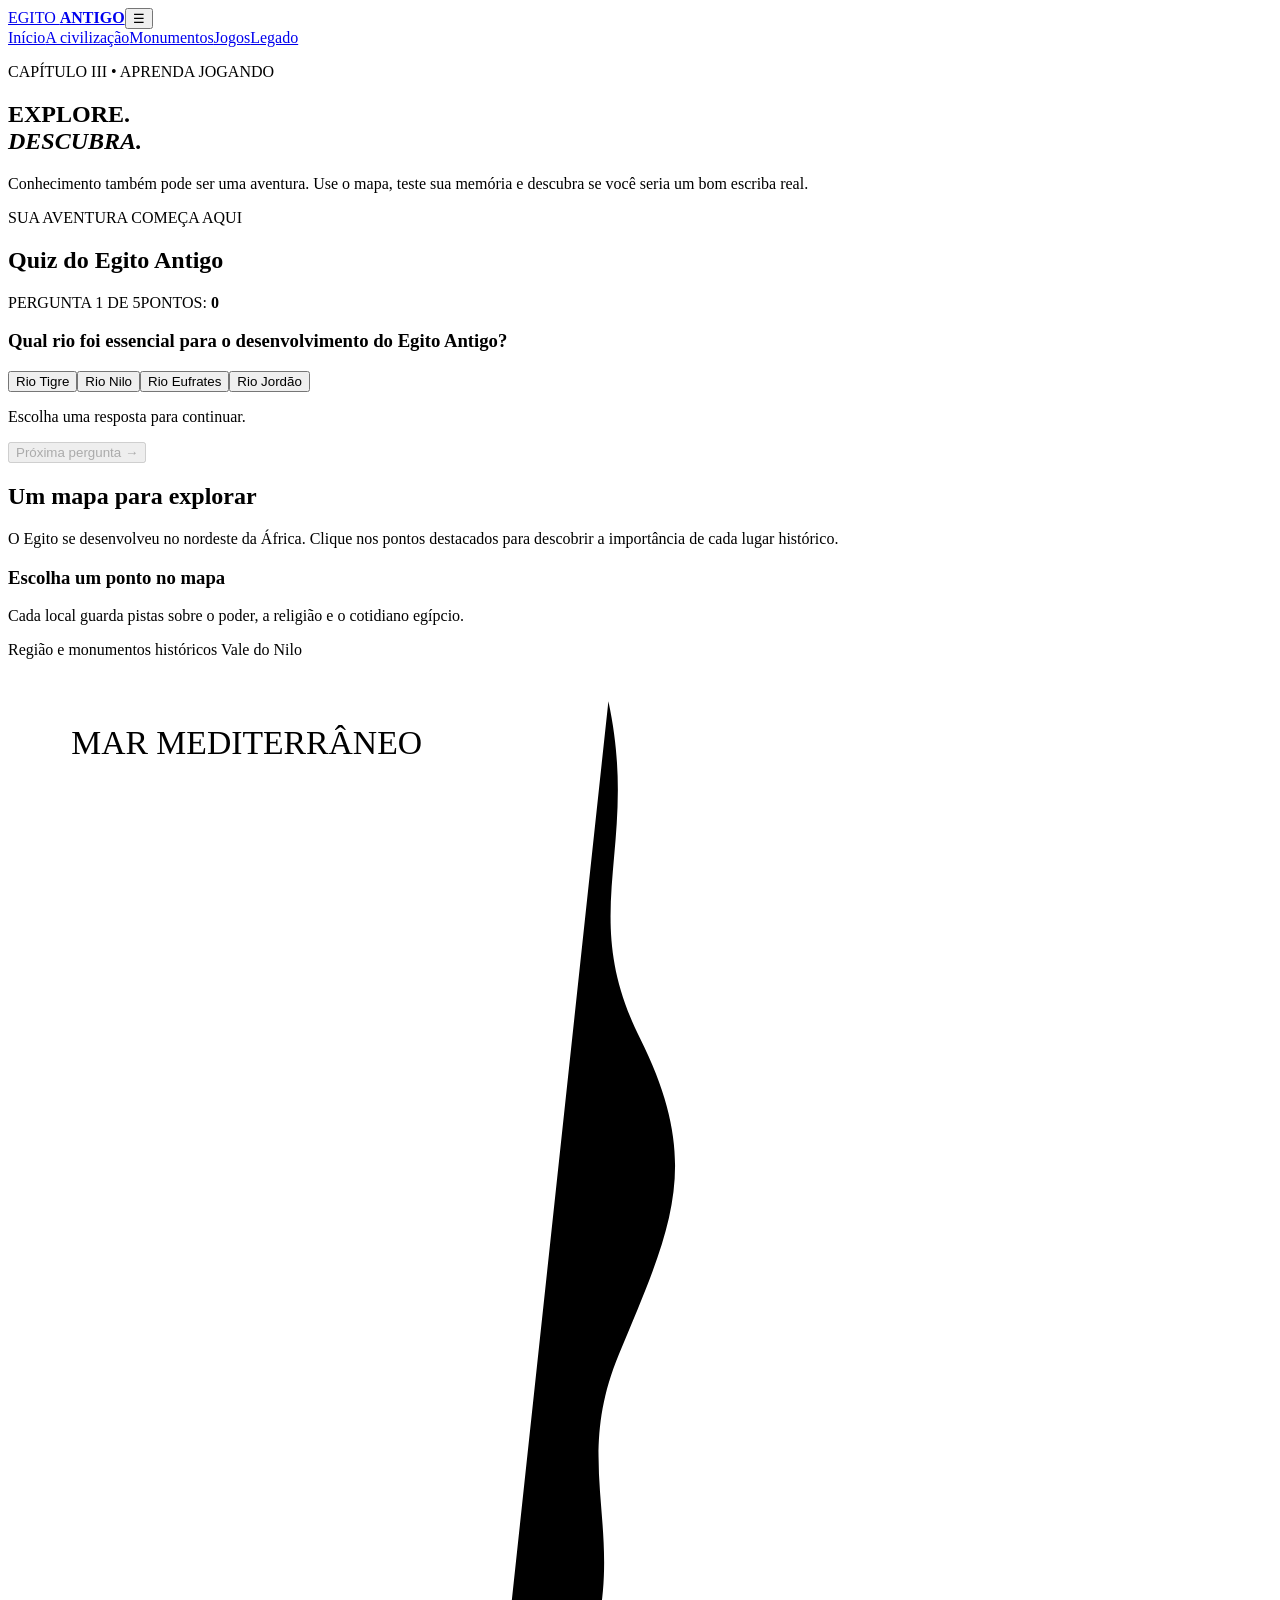
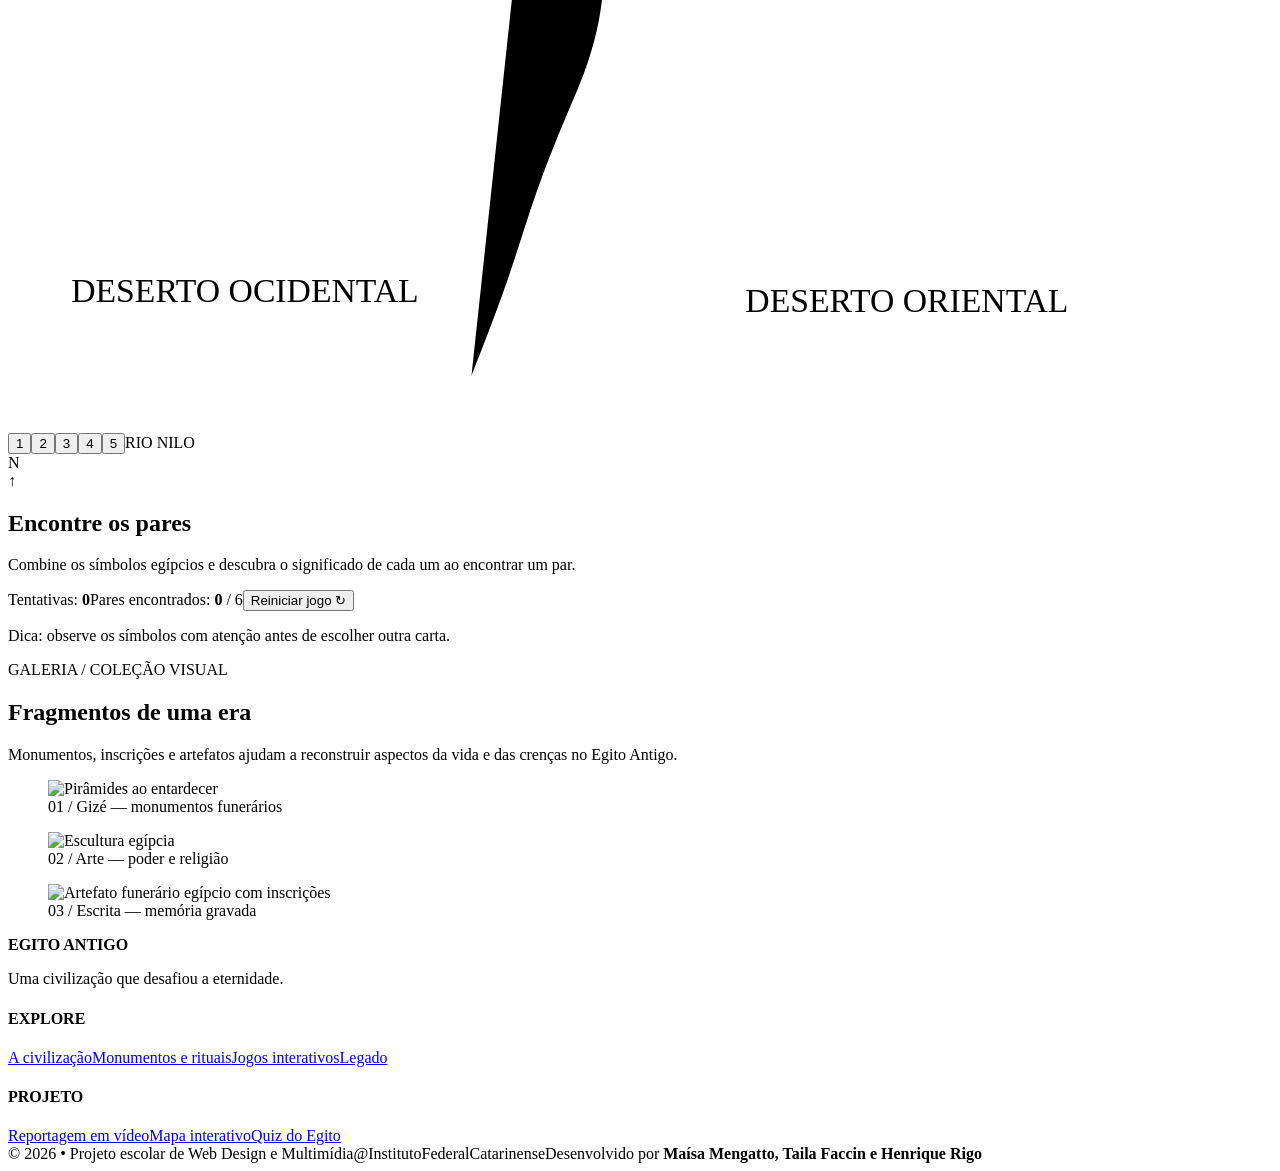
==== experiencias.html @ 4e9e16c2 "Add files via upload" ====
<!DOCTYPE html>
<html lang="pt-BR">
<head><meta charset="UTF-8"><meta name="viewport" content="width=device-width, initial-scale=1.0"><title>Experiências interativas | Egito Antigo</title><link rel="preconnect" href="https://fonts.googleapis.com"><link href="https://fonts.googleapis.com/css2?family=DM+Sans:wght@400;500;600;700&display=swap" rel="stylesheet"><link rel="stylesheet" href="css/style.css"><script src="js/script.js" defer></script></head>
<body>
<header class="site-header"><a class="brand" href="index.html"><span>EGITO <b>ANTIGO</b></span></a><button class="menu-toggle" aria-label="Abrir menu" aria-expanded="false">☰</button><nav class="main-nav"><a href="index.html">Início</a><a href="civilizacao.html">A civilização</a><a href="monumentos.html">Monumentos</a><a class="active" href="experiencias.html">Jogos</a><a href="legado.html">Legado</a></nav></header>
<main>
<section class="page-hero experiences-hero"><div class="hero-shade"></div><div class="hero-content"><p class="eyebrow light">CAPÍTULO III • APRENDA JOGANDO</p><h1>EXPLORE.<br><em>DESCUBRA.</em></h1><p class="hero-copy">Conhecimento também pode ser uma aventura. Use o mapa, teste sua memória e descubra se você seria um bom escriba real.</p></div><div class="hero-caption">SUA AVENTURA COMEÇA AQUI</div></section>
<section class="section-wrap quiz-section" id="quiz"><div class="section-heading"><div><h2>Quiz do Egito Antigo</h2></div></div>
<div class="quiz-panel"><div class="quiz-top"><span id="quiz-count">PERGUNTA 1 DE 5</span><span class="quiz-score">PONTOS: <b id="quiz-score">0</b></span></div><div class="quiz-progress"><span id="quiz-progress"></span></div><h3 id="quiz-question">Qual rio foi essencial para o desenvolvimento do Egito Antigo?</h3><div class="quiz-options" id="quiz-options"><button data-answer="0">Rio Tigre</button><button data-answer="1">Rio Nilo</button><button data-answer="2">Rio Eufrates</button><button data-answer="3">Rio Jordão</button></div><p id="quiz-feedback" class="quiz-feedback" aria-live="polite">Escolha uma resposta para continuar.</p><button class="button button-dark" id="quiz-next" disabled>Próxima pergunta →</button></div>
</section>
<section class="map-section" id="mapa"><div class="section-wrap map-layout"><div class="map-copy"><h2>Um mapa para explorar</h2><p>O Egito se desenvolveu no nordeste da África. Clique nos pontos destacados para descobrir a importância de cada lugar histórico.</p><div class="map-info" aria-live="polite"><div><h3 id="map-title">Escolha um ponto no mapa</h3><p id="map-text">Cada local guarda pistas sobre o poder, a religião e o cotidiano egípcio.</p></div></div><div class="map-legend"><span><i></i> Região e monumentos históricos</span><span><i></i> Vale do Nilo</span></div></div>
<div class="illustrated-map" role="group" aria-label="Mapa esquemático do Egito Antigo"><div class="map-desert"></div><svg viewBox="0 0 600 650" role="img" aria-label="Mapa esquemático com o rio Nilo e locais históricos"><path class="nile" d="M285 20 C300 90 270 120 300 180 S315 270 290 330 S300 420 270 490 S250 550 220 625"/><path class="delta" d="M285 90 L205 35 M285 90 L240 20 M285 90 L330 25 M285 90 L370 55 M285 90 L400 95"/><text x="30" y="45" class="map-label">MAR MEDITERRÂNEO</text><text x="350" y="595" class="map-label">DESERTO ORIENTAL</text><text x="30" y="590" class="map-label">DESERTO OCIDENTAL</text></svg>
<button class="map-point point-alex" data-place="alexandria" aria-label="Alexandria">1</button><button class="map-point point-giza" data-place="giza" aria-label="Gizé">2</button><button class="map-point point-memphis" data-place="memphis" aria-label="Mênfis">3</button><button class="map-point point-luxor" data-place="luxor" aria-label="Tebas e Luxor">4</button><button class="map-point point-aswan" data-place="aswan" aria-label="Assuã">5</button><span class="map-nile-label">RIO NILO</span><div class="map-compass">N<br>↑</div></div></div></section>
<section class="section-wrap memory-section"><div class="section-heading"><div><h2>Encontre os pares</h2></div><p>Combine os símbolos egípcios e descubra o significado de cada um ao encontrar um par.</p></div><div class="memory-toolbar"><span>Tentativas: <b id="memory-moves">0</b></span><span>Pares encontrados: <b id="memory-pairs">0</b> / 6</span><button class="text-link" id="memory-reset">Reiniciar jogo ↻</button></div><div class="memory-grid" id="memory-grid"></div><p id="memory-message" class="small-note" aria-live="polite">Dica: observe os símbolos com atenção antes de escolher outra carta.</p></section>
<section class="gallery-section"><div class="section-wrap"><div class="section-heading"><div><p class="eyebrow light">GALERIA / COLEÇÃO VISUAL</p><h2>Fragmentos de uma era</h2></div><p>Monumentos, inscrições e artefatos ajudam a reconstruir aspectos da vida e das crenças no Egito Antigo.</p></div><div class="gallery-grid"><figure><img src="https://images.unsplash.com/photo-1539650116574-75c0c6d73f6e?auto=format&fit=crop&w=900&q=85" alt="Pirâmides ao entardecer"><figcaption>01 / Gizé — monumentos funerários</figcaption></figure><figure><img src="https://images.unsplash.com/photo-1568322445389-f64ac2515020?auto=format&fit=crop&w=900&q=85" alt="Escultura egípcia"><figcaption>02 / Arte — poder e religião</figcaption></figure><figure><img src="https://images.unsplash.com/photo-1603565816030-6b389eeb23cb?auto=format&fit=crop&w=900&q=85" alt="Artefato funerário egípcio com inscrições"><figcaption>03 / Escrita — memória gravada</figcaption></figure></div></div></section>


</main>
<footer class="site-footer"><div class="footer-main"><div class="footer-brand"><div><strong>EGITO ANTIGO</strong></div><p>Uma civilização que desafiou a eternidade.</p></div><div class="footer-column"><h4>EXPLORE</h4><a href="civilizacao.html">A civilização</a><a href="monumentos.html">Monumentos e rituais</a><a href="experiencias.html">Jogos interativos</a><a href="legado.html">Legado</a></div><div class="footer-column"><h4>PROJETO</h4><a href="index.html#video">Reportagem em vídeo</a><a href="#mapa">Mapa interativo</a><a href="#quiz">Quiz do Egito</a></div></div><div class="footer-bottom"><span>© 2026 • Projeto escolar de Web Design e Multimídia</span><span>@InstitutoFederalCatarinense</span><span>Desenvolvido por <b>Maísa Mengatto, Taila Faccin e Henrique Rigo</b></span></div></footer>
</body></html>
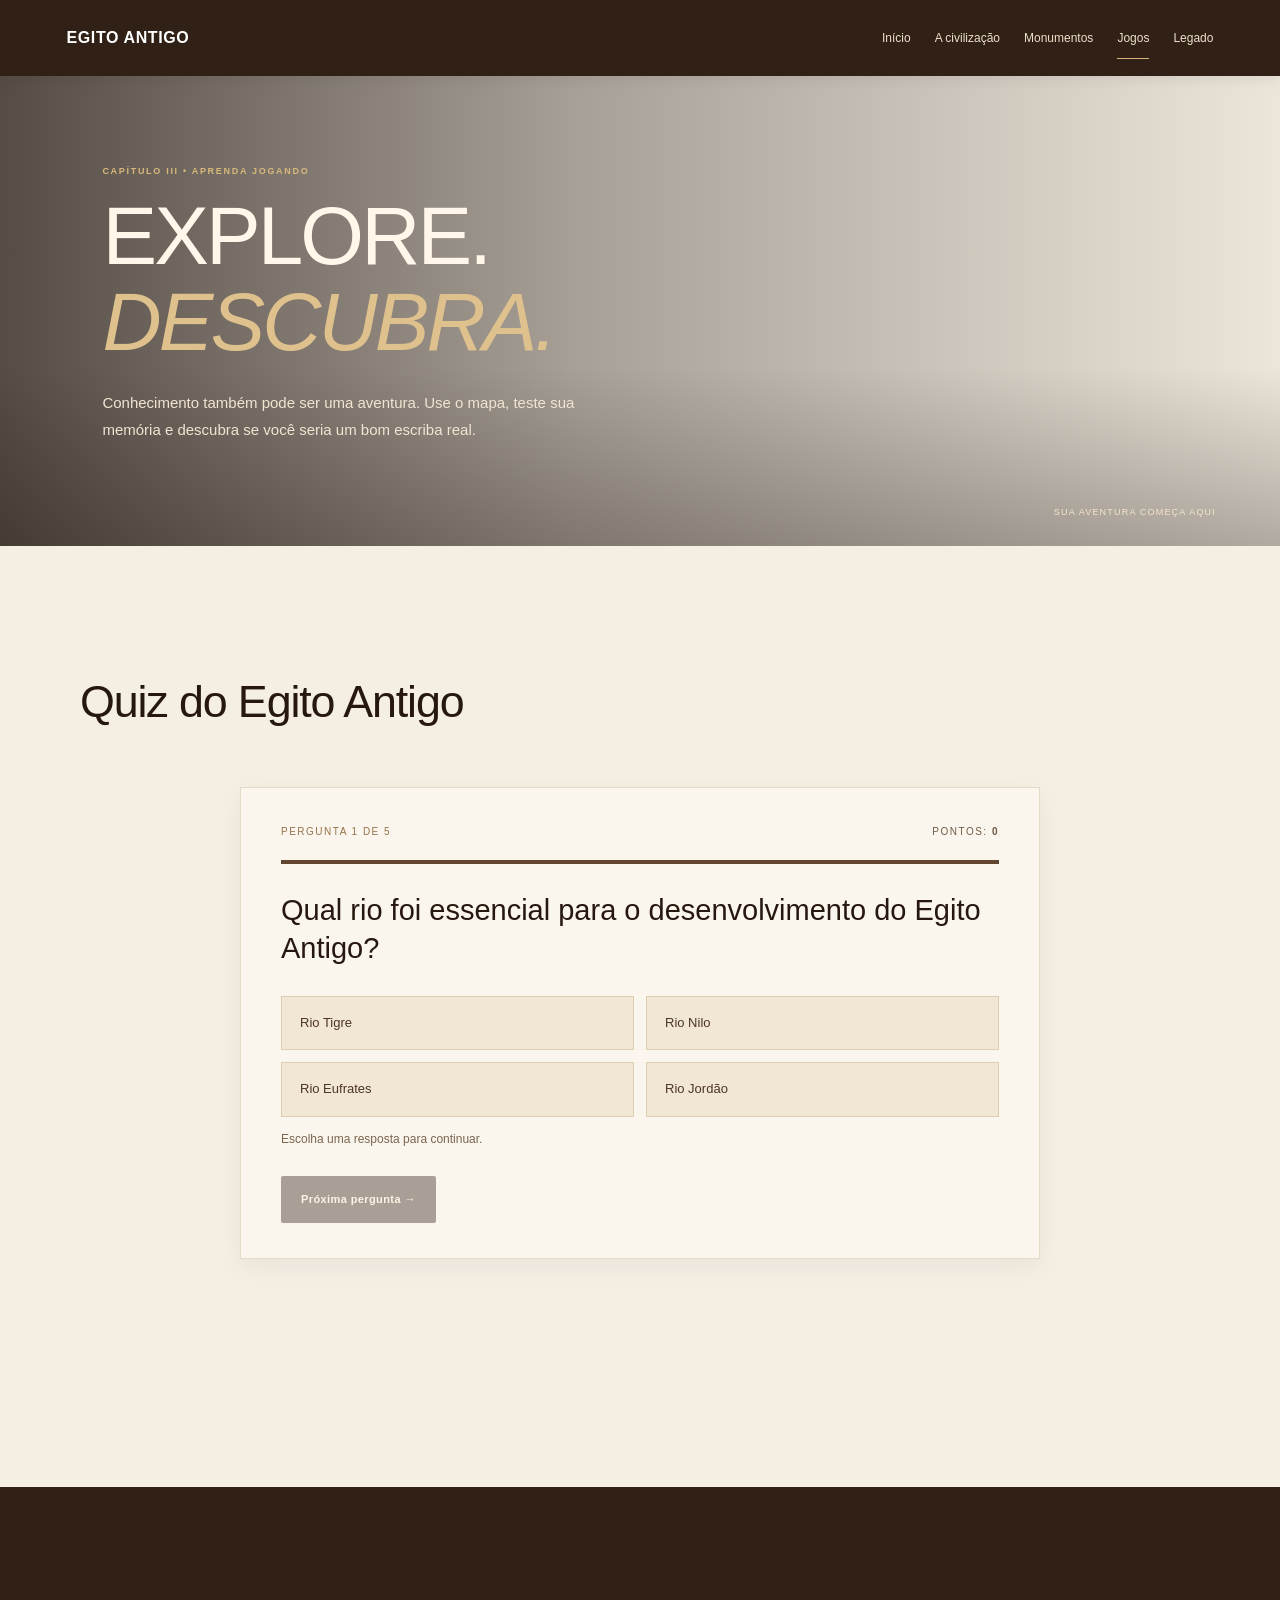
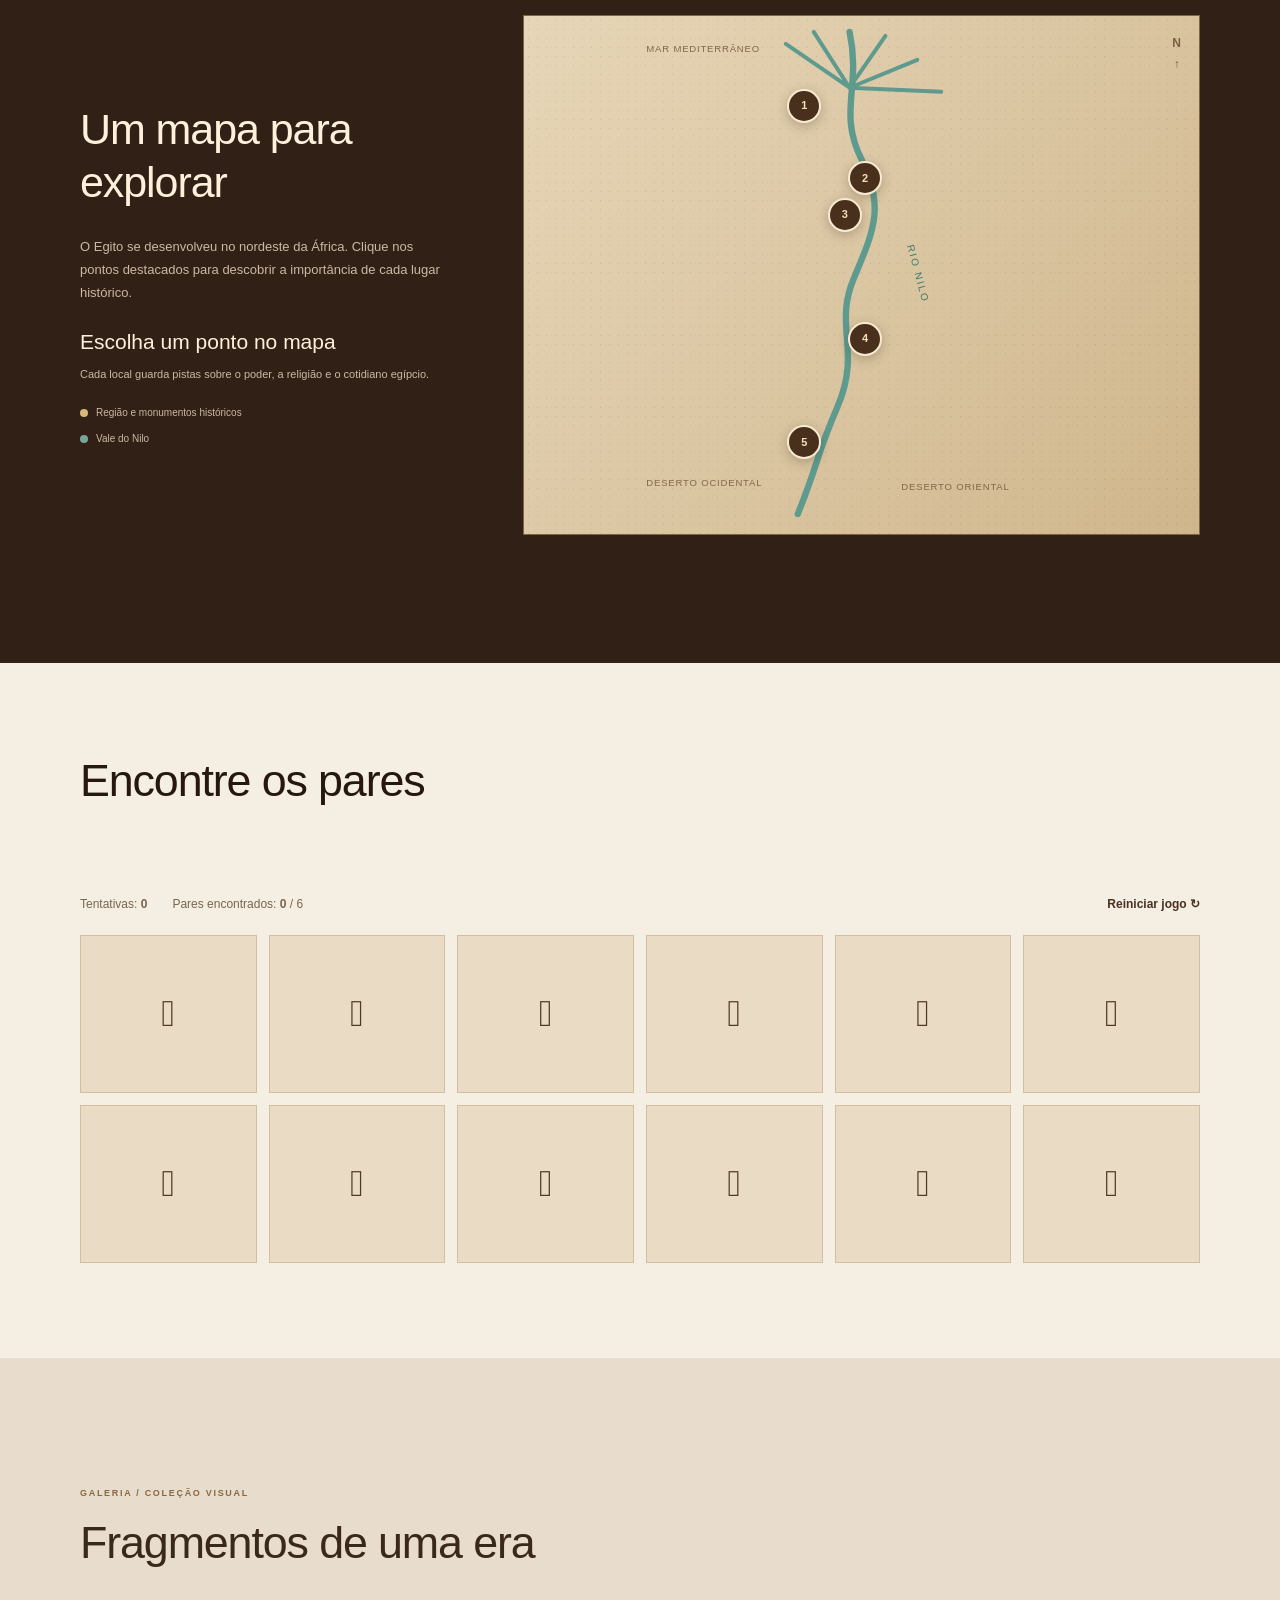
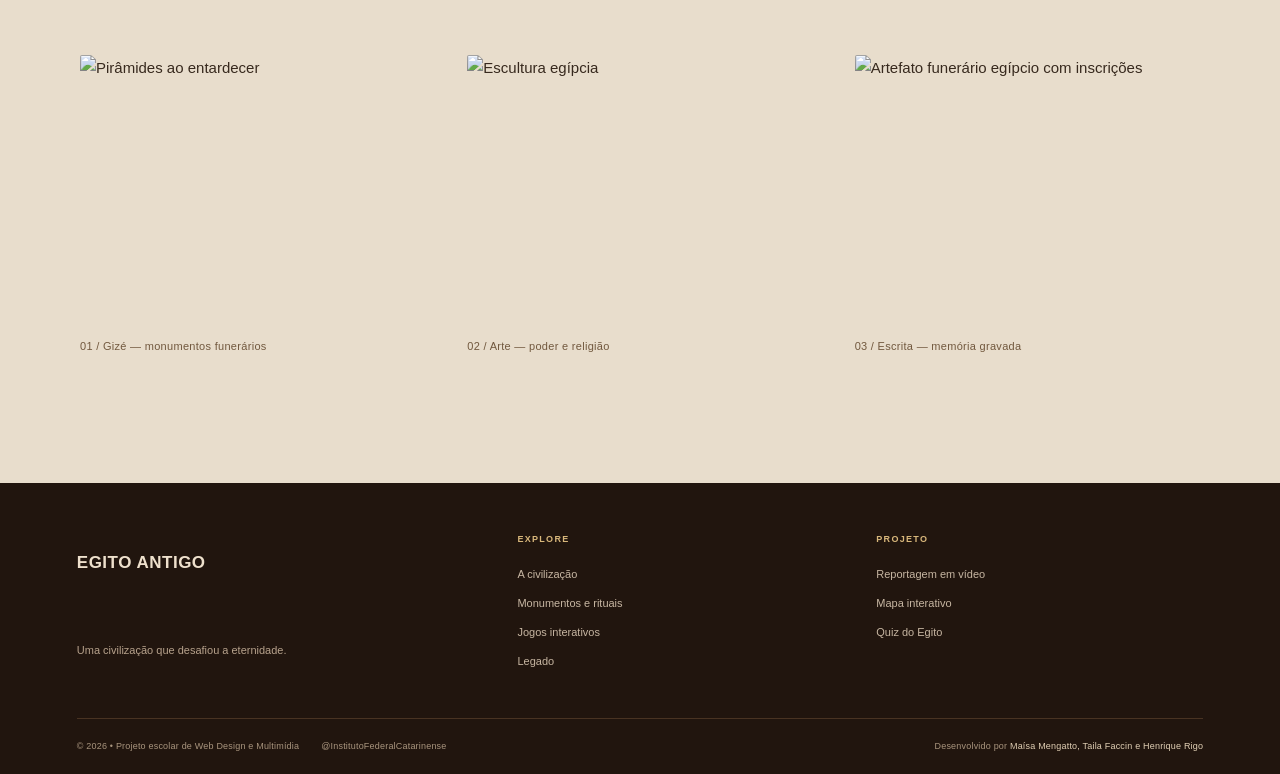
==== commit 2dcc13c5: "videoiamagemge" ====
--- a/experiencias.html
+++ b/experiencias.html
@@ -12,7 +12,7 @@
 <div class="illustrated-map" role="group" aria-label="Mapa esquemático do Egito Antigo"><div class="map-desert"></div><svg viewBox="0 0 600 650" role="img" aria-label="Mapa esquemático com o rio Nilo e locais históricos"><path class="nile" d="M285 20 C300 90 270 120 300 180 S315 270 290 330 S300 420 270 490 S250 550 220 625"/><path class="delta" d="M285 90 L205 35 M285 90 L240 20 M285 90 L330 25 M285 90 L370 55 M285 90 L400 95"/><text x="30" y="45" class="map-label">MAR MEDITERRÂNEO</text><text x="350" y="595" class="map-label">DESERTO ORIENTAL</text><text x="30" y="590" class="map-label">DESERTO OCIDENTAL</text></svg>
 <button class="map-point point-alex" data-place="alexandria" aria-label="Alexandria">1</button><button class="map-point point-giza" data-place="giza" aria-label="Gizé">2</button><button class="map-point point-memphis" data-place="memphis" aria-label="Mênfis">3</button><button class="map-point point-luxor" data-place="luxor" aria-label="Tebas e Luxor">4</button><button class="map-point point-aswan" data-place="aswan" aria-label="Assuã">5</button><span class="map-nile-label">RIO NILO</span><div class="map-compass">N<br>↑</div></div></div></section>
 <section class="section-wrap memory-section"><div class="section-heading"><div><h2>Encontre os pares</h2></div><p>Combine os símbolos egípcios e descubra o significado de cada um ao encontrar um par.</p></div><div class="memory-toolbar"><span>Tentativas: <b id="memory-moves">0</b></span><span>Pares encontrados: <b id="memory-pairs">0</b> / 6</span><button class="text-link" id="memory-reset">Reiniciar jogo ↻</button></div><div class="memory-grid" id="memory-grid"></div><p id="memory-message" class="small-note" aria-live="polite">Dica: observe os símbolos com atenção antes de escolher outra carta.</p></section>
-<section class="gallery-section"><div class="section-wrap"><div class="section-heading"><div><p class="eyebrow light">GALERIA / COLEÇÃO VISUAL</p><h2>Fragmentos de uma era</h2></div><p>Monumentos, inscrições e artefatos ajudam a reconstruir aspectos da vida e das crenças no Egito Antigo.</p></div><div class="gallery-grid"><figure><img src="https://images.unsplash.com/photo-1539650116574-75c0c6d73f6e?auto=format&fit=crop&w=900&q=85" alt="Pirâmides ao entardecer"><figcaption>01 / Gizé — monumentos funerários</figcaption></figure><figure><img src="https://images.unsplash.com/photo-1568322445389-f64ac2515020?auto=format&fit=crop&w=900&q=85" alt="Escultura egípcia"><figcaption>02 / Arte — poder e religião</figcaption></figure><figure><img src="https://images.unsplash.com/photo-1603565816030-6b389eeb23cb?auto=format&fit=crop&w=900&q=85" alt="Artefato funerário egípcio com inscrições"><figcaption>03 / Escrita — memória gravada</figcaption></figure></div></div></section>
+<section class="gallery-section"><div class="section-wrap"><div class="section-heading"><div><p class="eyebrow light">GALERIA / COLEÇÃO VISUAL</p><h2>Fragmentos de uma era</h2></div><p>Monumentos, inscrições e artefatos ajudam a reconstruir aspectos da vida e das crenças no Egito Antigo.</p></div><div class="gallery-grid"><figure><img src="https://encrypted-tbn0.gstatic.com/images?q=tbn:ANd9GcTC1LYUL86OMdIJAuBHMKZV4M_9YBC_sM1YHaJpc6kOGPdITKxT3DGBR8A&s=10" alt="Pirâmides ao entardecer"><figcaption>01 / Gizé — monumentos funerários</figcaption></figure><figure><img src="https://images.unsplash.com/photo-1568322445389-f64ac2515020?auto=format&fit=crop&w=900&q=85" alt="Escultura egípcia"><figcaption>02 / Arte — poder e religião</figcaption></figure><figure><img src="https://images.unsplash.com/photo-1603565816030-6b389eeb23cb?auto=format&fit=crop&w=900&q=85" alt="Artefato funerário egípcio com inscrições"><figcaption>03 / Escrita — memória gravada</figcaption></figure></div></div></section>
 
 
 </main>
--- a/css/style.css
+++ b/css/style.css
@@ -0,0 +1,484 @@
+:root{--ink:#26180f;--espresso:#332015;--brown:#4a3020;--clay:#8e6846;--sand:#c8a777;--gold:#d8b77b;--paper:#f4eee3;--paper-deep:#e7d8c2;--cream:#fffaf1;--muted:#796958;--line:#d8c8b1;--serif:"Playfair Display",Georgia,serif;--sans:"DM Sans",Arial,sans-serif;--shadow:0 18px 50px #28170f18}
+*{box-sizing:border-box}html{scroll-behavior:smooth;scroll-padding-top:90px}body{margin:0;background:var(--paper);color:var(--ink);font-family:var(--sans);font-size:16px;line-height:1.7}img{display:block;width:100%;height:100%;object-fit:cover}a{color:inherit;text-decoration:none}button{font:inherit;cursor:pointer}.announcement{height:30px;background:#21150e;color:#d8bb8c;text-align:center;font-size:10px;letter-spacing:2px;display:flex;align-items:center;justify-content:center;gap:13px}.announcement span{color:#b18a55}.site-header{height:80px;padding:0 5.2%;display:flex;align-items:center;justify-content:space-between;background:#302015;color:#f9f1e4;position:sticky;top:0;z-index:50;border-bottom:1px solid #ffffff15}.brand{display:flex;align-items:center;gap:12px;line-height:1.05;font-family:var(--serif);letter-spacing:1.4px;font-size:17px}.brand b{font-weight:500;color:#d8b77b}.brand small{display:block;font-family:var(--sans);font-size:8px;letter-spacing:3px;color:#b8a18a;margin-top:6px}.brand-symbol{font-size:33px;color:var(--gold);line-height:1}.main-nav{display:flex;align-items:center;gap:28px;font-size:12px;color:#eee0cc}.main-nav>a:not(.nav-cta){padding:28px 0;position:relative}.main-nav>a.active:after,.main-nav>a:not(.nav-cta):hover:after{content:"";position:absolute;bottom:18px;left:0;right:0;height:2px;background:var(--gold)}.nav-cta{border:1px solid #9e7d51;border-radius:30px;padding:10px 16px;color:#f1d7a5}.menu-toggle{display:none;background:none;border:0;color:#fff;font-size:25px}.hero,.page-hero{min-height:610px;position:relative;display:flex;align-items:center;background-size:cover;background-position:center;color:#fff7e9;overflow:hidden}.hero{background-image:url("https://images.unsplash.com/photo-1539650116574-75c0c6d73f6e?auto=format&fit=crop&w=2000&q=90")}.hero-shade{position:absolute;inset:0;background:linear-gradient(90deg,#1c110beF 0%,#21150dbb 38%,#1c110b25 75%),linear-gradient(0deg,#21150d70,transparent 30%)}.hero-content{position:relative;z-index:1;max-width:650px;margin-left:9%;padding:80px 0}.eyebrow{font-size:10px;letter-spacing:2.4px;font-weight:700;color:#8b6844;margin:0 0 17px}.eyebrow.light{color:#d8b77b}.hero h1,.page-hero h1{font-family:var(--serif);font-weight:500;font-size:clamp(46px,6.4vw,82px);line-height:1.08;letter-spacing:-1.8px;margin:0 0 23px}.hero h1 em,.page-hero h1 em,.video-copy h2 em{color:#dfc18e;font-weight:500}.hero-copy{max-width:510px;color:#f1e4d2;font-size:16px;line-height:1.8}.hero-actions{display:flex;align-items:center;gap:26px;margin-top:30px}.button{display:inline-flex;align-items:center;justify-content:center;gap:20px;padding:13px 19px;border-radius:2px;font-size:11px;font-weight:700;letter-spacing:.4px;transition:transform .2s,background .2s;border:1px solid transparent}.button:hover{transform:translateY(-2px)}.button-gold{background:var(--gold);color:#2d1b10}.button-gold:hover{background:#e7c995}.button-dark{background:var(--espresso);color:#fff2dc}.button-dark:hover{background:#64432a}.text-link{font-size:12px;font-weight:700;color:var(--brown);border:0;background:none;padding:0}.light-link{color:#f1dfc1}.hero-note{display:flex;align-items:center;gap:12px;margin-top:58px;font-size:10px;letter-spacing:.8px;color:#e1cba9}.note-line{width:40px;height:1px;background:#d8b77b}.hero-caption{position:absolute;right:5%;bottom:25px;font-size:9px;letter-spacing:2px;color:#f4e4cc}.section-wrap{width:min(1160px,88%);margin:0 auto}.intro{display:grid;grid-template-columns:.85fr 1fr;gap:9%;align-items:center;padding-top:100px;padding-bottom:105px}.intro-art{height:420px;position:relative;padding:0 22px 22px 0}.intro-art:before{content:"";position:absolute;right:0;bottom:0;width:75%;height:78%;border:1px solid #bda27c}.intro-art img{position:relative;z-index:1;box-shadow:var(--shadow)}.art-stamp{position:absolute;z-index:2;bottom:40px;left:-20px;background:var(--gold);color:#3b2617;padding:17px 20px;font-family:var(--serif);font-size:15px;line-height:1.25;letter-spacing:2px}.intro-copy h2,.section-heading h2,.timeline-intro h2,.feature-copy h2,.two-column h2,.callout h2,.map-copy h2{font-family:var(--serif);font-weight:500;font-size:clamp(31px,3.5vw,45px);line-height:1.18;letter-spacing:-.7px;margin:0 0 22px}.intro-copy p:not(.eyebrow),.feature-copy p:not(.eyebrow),.two-column p:not(.eyebrow),.timeline-intro>p:not(.eyebrow){color:#6e5d4c;font-size:14px}.intro-copy .button{margin-top:17px}.topic-section{background:var(--espresso);color:var(--cream);padding:83px 0 95px}.section-heading{display:flex;align-items:end;justify-content:space-between;gap:40px;margin-bottom:35px}.section-heading h2{margin-bottom:0}.section-heading>p{max-width:390px;font-size:13px;color:#b9a794;margin:0 0 4px}.topic-grid{display:grid;grid-template-columns:repeat(4,1fr);gap:17px}.topic-card{display:block;background:#3d291c;border:1px solid #6b4e35;padding:9px 9px 20px;transition:transform .25s,border-color .25s}.topic-card:hover{transform:translateY(-5px);border-color:#d8b77b}.topic-card img{height:190px;filter:saturate(.75)}.topic-number{display:block;color:#d8b77b;font-size:9px;letter-spacing:1.6px;margin:17px 10px 8px}.topic-card h3{font-family:var(--serif);font-weight:500;font-size:21px;margin:0 10px 6px}.topic-card p{color:#cbb9a3;font-size:12px;line-height:1.6;margin:0 10px 16px;min-height:40px}.card-arrow{margin:0 10px;color:#e0c18b;font-size:11px;font-weight:700}.timeline-section{display:grid;grid-template-columns:.7fr 1.3fr;gap:8%;padding-top:100px;padding-bottom:100px;align-items:center}.timeline-intro>p:not(.eyebrow){max-width:340px}.timeline-interactive{border-left:1px solid #cbb99f;padding-left:32px}.timeline-tabs{display:flex;gap:10px;justify-content:space-between;border-bottom:1px solid var(--line);padding-bottom:16px}.time-tab{background:transparent;border:1px solid transparent;color:#7e6a54;padding:9px 12px;font-size:11px}.time-tab.active{background:#e3d1b5;border-color:#c7ab81;color:#382417}.timeline-detail{padding-top:24px;min-height:160px}.timeline-kicker{font-size:9px;letter-spacing:2px;color:#96724b}.timeline-detail h3{font-family:var(--serif);font-size:26px;font-weight:500;margin:8px 0}.timeline-detail p{font-size:13px;color:#6e5d4c;margin:0}.video-section{display:grid;grid-template-columns:1.1fr .9fr;background:#302015;color:#f9f1e4;min-height:460px}.video-image{position:relative;min-height:440px}.video-image:after{content:"";position:absolute;inset:0;background:linear-gradient(0deg,#25170d88,transparent 55%)}.video-label{position:absolute;bottom:28px;left:7%;z-index:1;font-size:10px;letter-spacing:2px;color:#f4d9a7}.video-copy{padding:65px clamp(30px,6vw,85px);align-self:center}.video-copy h2{font-family:var(--serif);font-size:clamp(34px,4vw,48px);line-height:1.2;font-weight:500;margin:0 0 20px}.video-copy>p:not(.eyebrow){font-size:13px;color:#cbb9a3}.video-placeholder{display:flex;align-items:center;gap:16px;border:1px solid #765a3d;background:#3b291d;padding:16px;margin-top:25px}.play-icon{width:42px;height:42px;display:grid;place-items:center;border-radius:50%;background:var(--gold);color:#332015;font-size:14px;flex-shrink:0}.video-placeholder strong,.video-placeholder small{display:block}.video-placeholder strong{font-size:12px}.video-placeholder small{font-size:10px;color:#c5b19a;margin-top:4px}.small-note{font-size:10px!important;color:#b4a18c!important}.callout{display:flex;align-items:center;gap:27px;padding-top:65px;padding-bottom:65px}.callout-mark{font-size:48px;color:#987347;border-right:1px solid #cdb99c;padding-right:25px}.callout h2{font-size:29px;margin:0 0 8px}.callout p:not(.eyebrow){font-size:12px;color:#796958;margin:0;max-width:600px}.callout .button{margin-left:auto;white-space:nowrap}.site-footer{background:#21150e;color:#eee0cc;padding:54px 6% 0}.footer-main{display:grid;grid-template-columns:1.2fr .7fr .7fr 1fr;gap:45px;padding-bottom:45px}.footer-brand{display:grid;grid-template-columns:auto 1fr;align-items:center;column-gap:12px}.footer-brand .brand-symbol{grid-row:span 2}.footer-brand strong,.footer-brand small{display:block}.footer-brand strong{font-family:var(--serif);font-size:17px;letter-spacing:1.5px}.footer-brand small{font-size:8px;letter-spacing:2.5px;color:#bba17c;margin-top:4px}.footer-brand p{grid-column:1/-1;color:#b7a28c;font-size:11px;margin:20px 0 0}.footer-column h4{font-size:10px;letter-spacing:1.7px;color:#d8b77b;margin:5px 0 17px}.footer-column a{display:block;color:#c7b6a2;font-size:11px;margin:10px 0}.footer-column a:hover{color:#f1d6a4}.footer-quote{border-left:1px solid #634a34;padding-left:23px}.footer-quote>span{font-family:var(--serif);font-size:38px;color:#c6a16d;line-height:1}.footer-quote p{font-family:var(--serif);font-size:18px;line-height:1.4;margin:5px 0 15px}.footer-quote small{font-size:8px;letter-spacing:1.5px;color:#b49a77}.footer-bottom{border-top:1px solid #493322;padding:20px 0;display:flex;justify-content:space-between;gap:20px;flex-wrap:wrap;color:#a9957e;font-size:9px;letter-spacing:.2px}.footer-bottom b{color:#e2d0b5;font-weight:500}.page-hero{min-height:470px}.civilization-hero{background-image:url("https://revistaoeste.com/oestegeral/wp-content/uploads/2026/05/Como-o-Nilo-moldou-a-paisagem-de-Napata.jpg")}.monuments-hero{background-image:url("https://images.unsplash.com/photo-1503177119275-0aa32b3a9368?auto=format&fit=crop&w=1800&q=85")}.experiences-hero{background-image:url("https://images.unsplash.com/photo-1539650116574-75c0c6d73f6e?auto=format&fit=crop&w=1800&q=85")}.page-hero .hero-content{max-width:700px}.content-split{display:grid;grid-template-columns:1.05fr .95fr;gap:9%;align-items:center;padding-top:90px;padding-bottom:95px}.content-split h2{font-family:var(--serif);font-size:42px;line-height:1.15;font-weight:500;margin:0 0 20px}.content-split p:not(.eyebrow){font-size:14px;color:#6e5d4c}.editorial-image{margin:0;height:430px;position:relative}.editorial-image img{box-shadow:var(--shadow)}.editorial-image figcaption{font-size:10px;color:#806b54;margin-top:10px}.fact-strip{display:flex;gap:25px;margin-top:27px;padding-top:20px;border-top:1px solid var(--line)}.fact-strip strong,.fact-strip span{display:block}.fact-strip strong{font-family:var(--serif);font-size:16px;font-weight:500}.fact-strip span{font-size:10px;color:#8a7762}.dark-band{background:#302015;color:#f5ead9;padding:80px 0}.two-column{display:grid;grid-template-columns:1fr .9fr;gap:10%;align-items:center}.two-column h2{max-width:550px}.two-column p:not(.eyebrow){color:#cbb9a3;font-size:14px}.band-image{height:390px;box-shadow:15px 15px 0 #4c3524}.knowledge-grid{display:grid;grid-template-columns:repeat(4,1fr);gap:15px}.knowledge-card{border:1px solid var(--line);padding:28px 22px;background:#f8f2e8}.knowledge-card>span{font-size:31px;color:#9a7549}.knowledge-card h3{font-family:var(--serif);font-size:21px;font-weight:500;margin:12px 0 7px}.knowledge-card p{font-size:12px;color:#74614e;margin:0}.table-section{padding-top:45px;padding-bottom:90px}.table-scroll{overflow-x:auto;border:1px solid var(--line)}table{border-collapse:collapse;width:100%;min-width:650px;background:#faf5ec;font-size:12px}th{background:#3b281b;color:#f5e8d2;text-align:left;font-size:10px;letter-spacing:.8px}td,th{padding:17px 20px;border-bottom:1px solid #dfd1bd}tbody tr:nth-child(even){background:#eee3d1}td:first-child{font-weight:700;color:#543b26}.feature-block{display:grid;grid-template-columns:1.05fr .95fr;gap:9%;align-items:center;padding-top:90px;padding-bottom:95px}.feature-block.reverse{grid-template-columns:.95fr 1.05fr}.feature-block.reverse .feature-image{order:2}.feature-image{height:440px;position:relative}.feature-image img{box-shadow:var(--shadow)}.image-index{position:absolute;bottom:0;left:0;background:var(--gold);padding:13px 17px;font-size:9px;letter-spacing:1.7px;font-weight:700}.feature-copy h2{font-size:43px}.feature-copy p:not(.eyebrow){font-size:14px;color:#6e5d4c}.feature-copy .button{margin-top:14px}.interactive-strip{background:#302015;color:#fff0dc;padding:80px 0}.pyramid-game{display:grid;grid-template-columns:.8fr 1fr;gap:8%;align-items:center;background:#3b291d;border:1px solid #60452f;padding:35px}.pyramid-visual{height:270px;display:flex;flex-direction:column;align-items:center;justify-content:end;gap:3px;padding-bottom:12px}.pyramid-layer{height:49px;background:linear-gradient(90deg,#8b6139,#d5b17b 45%,#a87e4b);clip-path:polygon(50% 0,100% 100%,0 100%);transition:width .4s,opacity .4s}.layer-1{width:35%;opacity:.35}.layer-2{width:52%;opacity:.35}.layer-3{width:70%;opacity:.35}.layer-4{width:90%;opacity:.35}.pyramid-visual.built .pyramid-layer{opacity:1}.game-instruction{font-family:var(--serif);font-size:23px}.step-buttons{display:grid;grid-template-columns:1fr 1fr;gap:9px}.step-buttons button{border:1px solid #73543a;background:transparent;color:#e9d5b8;padding:11px 9px;font-size:10px;text-align:left}.step-buttons button.done{background:#c9a66f;color:#2c1b10;border-color:#c9a66f}.progress-track,.quiz-progress{height:4px;background:#60452f;margin-top:20px}.progress-track span,.quiz-progress span{display:block;height:100%;width:0;background:#d8b77b;transition:width .3s}.map-section{background:#302015;color:#fff0dc;padding:85px 0}.map-layout{display:grid;grid-template-columns:.7fr 1.3fr;gap:7%;align-items:center}.map-copy h2{font-size:43px}.map-copy>p:not(.eyebrow){color:#cbb9a3;font-size:13px}.map-info{display:flex;gap:15px;border-top:1px solid #61472f;border-bottom:1px solid #61472f;padding:20px 0;margin:28px 0}.map-pin{font-size:25px;color:var(--gold)}.map-info h3{font-family:var(--serif);font-size:21px;font-weight:500;margin:0 0 4px}.map-info p{font-size:11px;color:#cbb9a3;margin:0}.map-legend{display:grid;gap:8px;color:#cbb9a3;font-size:10px}.map-legend span{display:flex;align-items:center;gap:8px}.map-legend i{display:inline-block;width:8px;height:8px;border-radius:50%;background:#d8b77b}.map-legend span+span i{background:#78a59a}.illustrated-map{height:520px;position:relative;overflow:hidden;border:1px solid #806346;background:#e4d2b3;background-image:radial-gradient(#a58a61 0.7px,transparent .7px);background-size:9px 9px}.map-desert{position:absolute;inset:0;background:linear-gradient(130deg,#e7d7b9,#d4bd96 60%,#c6a97a);opacity:.7}.illustrated-map svg{position:absolute;inset:0;width:100%;height:100%}.nile{fill:none;stroke:#5e9b8e;stroke-width:8;stroke-linecap:round}.delta{fill:none;stroke:#5e9b8e;stroke-width:5;stroke-linecap:round}.map-label{fill:#806749;font:12px var(--sans);letter-spacing:1px}.map-point{position:absolute;width:34px;height:34px;border-radius:50%;border:2px solid #f8ead1;background:#49301c;color:#f5dfb8;font-weight:700;font-size:11px;box-shadow:0 3px 12px #33201544;transition:transform .2s}.map-point:hover,.map-point.selected{transform:scale(1.18);background:#c29b60;color:#2d1c10}.point-alex{top:14%;left:39%}.point-giza{top:28%;left:48%}.point-memphis{top:35%;left:45%}.point-luxor{top:59%;left:48%}.point-aswan{top:79%;left:39%}.map-nile-label{position:absolute;top:48%;left:54%;font-size:10px;color:#38796e;letter-spacing:2px;transform:rotate(75deg)}.map-compass{position:absolute;right:18px;top:17px;color:#7b6042;text-align:center;font-size:12px;font-weight:700}.quiz-panel{max-width:800px;margin:0 auto 100px;padding:35px 40px;background:#fbf6ed;border:1px solid var(--line);box-shadow:var(--shadow)}.quiz-top{display:flex;justify-content:space-between;font-size:10px;letter-spacing:1.5px;color:#96724b}.quiz-score{color:#6f5b47}.quiz-panel h3{font-family:var(--serif);font-size:29px;font-weight:500;line-height:1.3;margin:28px 0}.quiz-options{display:grid;grid-template-columns:1fr 1fr;gap:12px}.quiz-options button{background:#f2e7d5;border:1px solid #dfcdb2;text-align:left;padding:15px 18px;color:#4b3522;font-size:13px}.quiz-options button:hover:not(:disabled){border-color:#a57b48}.quiz-options button.correct{background:#dce8d7;border-color:#6c9463}.quiz-options button.incorrect{background:#f1d9cd;border-color:#b66f55}.quiz-options button:disabled{cursor:default}.quiz-feedback{min-height:25px;font-size:12px;color:#7a654f}.quiz-panel .button{margin-top:10px}.quiz-panel .button:disabled{opacity:.4;cursor:not-allowed}.memory-section{padding-top:90px;padding-bottom:95px}.memory-toolbar{display:flex;align-items:center;gap:25px;font-size:12px;color:#7a654f;margin-bottom:20px}.memory-toolbar .text-link{margin-left:auto}.memory-grid{display:grid;grid-template-columns:repeat(6,1fr);gap:12px}.memory-card{height:140px;border:1px solid #d3bea0;background:#e9dbc4;color:#513922;font-size:37px;display:grid;place-items:center;transition:transform .2s,background .2s}.memory-card:hover{transform:translateY(-3px)}.memory-card.flipped,.memory-card.matched{background:#3a271a;color:#e3c18a;border-color:#3a271a}.memory-card.matched{outline:2px solid #b7955e;outline-offset:2px}.gallery-section{background:#302015;color:#fff0dc;padding:80px 0 90px}.gallery-grid{display:grid;grid-template-columns:repeat(3,1fr);gap:18px}.gallery-grid figure{margin:0}.gallery-grid img{height:270px;filter:saturate(.8)}.gallery-grid figcaption{font-size:10px;letter-spacing:.6px;color:#d6c1a5;padding-top:13px}.modal{display:none;position:fixed;inset:0;z-index:100;background:#160d09c9;align-items:center;justify-content:center;padding:20px}.modal.open{display:flex}.modal-box{position:relative;background:var(--paper);width:min(560px,100%);max-height:90vh;overflow:auto;padding:38px}.modal-close{position:absolute;right:17px;top:12px;border:0;background:none;font-size:30px;color:#6e5034}.modal-box h2{font-family:var(--serif);font-size:32px;font-weight:500;margin:0 0 20px}.society-stack{display:grid;gap:6px}.society-stack div{background:#3a271a;color:#f4e4c9;text-align:center;padding:12px;font-family:var(--serif)}.society-stack div:nth-child(2){margin:0 8%}.society-stack div:nth-child(3){margin:0 16%}.society-stack div:nth-child(4){margin:0 24%}.society-stack small{display:block;font-family:var(--sans);font-size:10px;color:#d4b990}.modal-list{padding-left:20px;color:#695643;font-size:13px}.modal-list li{margin:12px 0}
+@media(max-width:1000px){.main-nav{gap:15px}.topic-grid{grid-template-columns:repeat(2,1fr)}.topic-card img{height:220px}.footer-main{grid-template-columns:1fr 1fr;gap:35px}.knowledge-grid{grid-template-columns:repeat(2,1fr)}.memory-grid{grid-template-columns:repeat(4,1fr)}.memory-card{height:125px}.timeline-section{grid-template-columns:1fr;gap:30px}.timeline-intro>p:not(.eyebrow){max-width:600px}.timeline-interactive{padding-left:0;border-left:0}.map-layout{grid-template-columns:1fr}.map-copy{max-width:650px}.illustrated-map{height:480px}}
+@media(max-width:720px){.site-header{height:70px;padding:0 6%}.menu-toggle{display:block}.main-nav{display:none;position:absolute;top:70px;left:0;right:0;padding:15px 6% 24px;background:#302015;flex-direction:column;align-items:stretch;gap:0;border-top:1px solid #5c412b}.main-nav.open{display:flex}.main-nav>a:not(.nav-cta){padding:12px 0}.main-nav>a.active:after,.main-nav>a:not(.nav-cta):hover:after{bottom:5px;right:auto;width:45px}.nav-cta{text-align:center;margin-top:10px}.hero{min-height:620px;background-position:58% center}.hero-content{margin:0;padding:60px 7%;}.hero h1,.page-hero h1{font-size:clamp(43px,12vw,65px)}.hero-copy{font-size:14px}.hero-actions{align-items:flex-start;flex-direction:column;gap:18px}.hero-note{margin-top:35px}.section-wrap{width:88%}.intro,.content-split,.feature-block,.feature-block.reverse,.two-column{grid-template-columns:1fr;gap:35px;padding-top:65px;padding-bottom:65px}.intro-art{height:330px;width:90%;margin-left:5%}.intro-copy h2,.content-split h2,.feature-copy h2{font-size:35px}.topic-section,.dark-band,.interactive-strip,.map-section,.gallery-section{padding:60px 0}.section-heading{display:block}.section-heading>p{margin-top:18px}.topic-grid{grid-template-columns:1fr 1fr;gap:10px}.topic-card{padding:6px 6px 15px}.topic-card img{height:145px}.topic-card h3{font-size:17px}.topic-card p{font-size:11px;min-height:60px}.topic-number{font-size:8px;margin-top:12px}.timeline-section{padding-top:65px;padding-bottom:65px}.timeline-tabs{gap:2px}.time-tab{padding:8px 5px;font-size:9px}.video-section{grid-template-columns:1fr}.video-image{min-height:280px}.video-copy{padding:45px 7%}.callout{align-items:flex-start;flex-wrap:wrap;gap:18px;padding-top:45px;padding-bottom:45px}.callout-mark{font-size:36px;padding-right:15px}.callout>div:nth-child(2){flex:1;min-width:210px}.callout h2{font-size:25px}.callout .button{margin-left:0}.footer-main{grid-template-columns:1fr 1fr;gap:30px 20px}.footer-quote{padding-left:15px}.footer-bottom{display:grid;gap:10px}.page-hero{min-height:410px}.page-hero .hero-content{padding:60px 7%;margin:0}.editorial-image,.band-image{height:300px}.fact-strip{gap:12px}.fact-strip strong{font-size:14px}.fact-strip span{font-size:9px}.knowledge-grid{grid-template-columns:1fr 1fr;gap:10px}.knowledge-card{padding:20px 15px}.knowledge-card p{font-size:11px}.feature-block.reverse .feature-image{order:0}.feature-image{height:320px}.pyramid-game{grid-template-columns:1fr;padding:20px}.pyramid-visual{height:220px}.step-buttons{grid-template-columns:1fr 1fr}.illustrated-map{height:390px}.map-label{font-size:9px}.map-nile-label{left:58%}.quiz-panel{padding:25px 20px;margin-bottom:65px}.quiz-panel h3{font-size:24px}.quiz-options{grid-template-columns:1fr}.memory-grid{grid-template-columns:repeat(3,1fr);gap:8px}.memory-card{height:100px;font-size:30px}.memory-toolbar{flex-wrap:wrap;gap:12px}.memory-toolbar .text-link{margin-left:0}.gallery-grid{grid-template-columns:1fr}.gallery-grid img{height:240px}.modal-box{padding:30px 22px}.society-stack div:nth-child(2){margin:0 5%}.society-stack div:nth-child(3){margin:0 10%}.society-stack div:nth-child(4){margin:0 15%}}
+@media(prefers-reduced-motion:reduce){html{scroll-behavior:auto}*,*:before,*:after{transition:none!important;animation:none!important}}
+
+/* Revisão visual: capa mais marcante, cartões limpos e símbolos explicados */
+.hero{min-height: min(820px, calc(100vh - 110px));background-image:url("https://images.unsplash.com/photo-1503177119275-0aa32b3a9368?auto=format&fit=crop&w=2200&q=95");background-position:center 48%;}
+.hero-shade{background:linear-gradient(90deg,rgba(24,14,8,.91) 0%,rgba(24,14,8,.70) 34%,rgba(24,14,8,.10) 78%),linear-gradient(0deg,rgba(24,14,8,.52),transparent 35%);}
+.hero h1{font-family:var(--sans);font-weight:700;font-size:clamp(72px,11vw,150px);line-height:.88;letter-spacing:-.075em;text-transform:uppercase;margin-bottom:28px;text-shadow:0 8px 35px #120a06aa;}
+.hero h1 em{font-style:normal;color:#e4c38c;letter-spacing:-.085em;}
+.hero-copy{max-width:540px;font-size:15px;}
+.hero-content{max-width:760px;margin-left:8%;}
+.hero-note{margin-top:38px;}
+.topic-card{border:1px solid #5c432f;background:#382619;padding:8px 8px 18px;}
+.topic-card img{height:205px;filter:saturate(.72) contrast(1.04);}
+.topic-card h3{line-height:1.25;}
+.topic-card p{font-size:12px;}
+.knowledge-card{position:relative;border:1px solid #dfcfb8;background:#fbf6ed;padding:26px 23px;box-shadow:0 8px 25px #39251508;}
+.knowledge-card .knowledge-symbol{display:grid;place-items:center;width:47px;height:47px;border:1px solid #cdb28c;border-radius:50%;font-size:25px;color:#805c34;background:#f0e3cf;margin-bottom:12px;}
+.symbol-meaning{display:block;color:#8b6b46;font-size:9px;line-height:1.45;letter-spacing:1.1px;font-weight:700;min-height:27px;margin:0 0 8px;}
+.main-nav{gap:23px;}
+.main-nav a{white-space:nowrap;}
+.legacy-section{display:grid;grid-template-columns:1.05fr .95fr;gap:7%;align-items:center;padding-top:85px;padding-bottom:95px;}
+.legacy-image{height:390px;position:relative;overflow:hidden;}
+.legacy-image:after{content:"";position:absolute;inset:0;background:linear-gradient(0deg,#21150e9c,transparent 52%);}
+.legacy-image img{transition:transform .6s;}
+.legacy-image:hover img{transform:scale(1.035);}
+.legacy-image span{position:absolute;z-index:1;left:22px;bottom:20px;color:#f7e5c7;font-size:10px;letter-spacing:1.7px;}
+.legacy-copy h2{font-family:var(--serif);font-size:clamp(32px,3.5vw,45px);line-height:1.15;font-weight:500;margin:0 0 20px;}
+.legacy-copy p:not(.eyebrow){color:#6e5d4c;font-size:14px;}
+.legacy-copy .button{margin-top:12px;}
+@media(max-width:720px){.hero{min-height:680px;background-position:58% center;}.hero h1{font-size:clamp(66px,17vw,100px);}.hero-shade{background:linear-gradient(90deg,rgba(24,14,8,.83),rgba(24,14,8,.38)),linear-gradient(0deg,rgba(24,14,8,.5),transparent 50%);}.legacy-section{grid-template-columns:1fr;gap:28px;padding-top:60px;padding-bottom:65px;}.legacy-image{height:290px;}.topic-card img{height:150px;}.symbol-meaning{font-size:8px;}}
+
+
+/* Ajustes finais: navegação simples, imagens sem molduras e conteúdo mais leve */
+.announcement{display:none!important}
+.site-header{top:0;height:76px;border-bottom:0;box-shadow:0 5px 22px #160d0910}
+.main-nav{gap:clamp(12px,2.2vw,28px)}
+.main-nav>a:not(.nav-cta){padding:25px 0}
+.main-nav>a.active:after,.main-nav>a:not(.nav-cta):hover:after{bottom:15px}
+.hero{min-height:min(860px,calc(100vh - 76px));background-image:url("https://images.unsplash.com/photo-1503177119275-0aa32b3a9368?auto=format&fit=crop&w=2400&q=95");background-position:center 48%;}
+.hero-shade{background:linear-gradient(90deg,rgba(24,14,8,.72) 0%,rgba(24,14,8,.35) 45%,rgba(24,14,8,.04) 100%),linear-gradient(0deg,rgba(24,14,8,.28),transparent 38%)}
+.hero h1{font-size:clamp(76px,12vw,164px);letter-spacing:-.075em;text-shadow:0 5px 28px #120a0670}
+.hero-copy{max-width:520px;font-size:16px}
+.hero-caption{letter-spacing:1.2px}
+.topic-card,.knowledge-card{border:0;box-shadow:none}
+.topic-card{background:#3a271a;padding:0 0 18px}
+.topic-card img{filter:saturate(.82);}
+.topic-card:hover{transform:translateY(-3px);border-color:transparent}
+.intro-art{padding:0}
+.intro-art:before{display:none}
+.intro-art img{box-shadow:none}
+.feature-image,.editorial-image,.band-image,.video-image,.legacy-image{border:0;outline:0;box-shadow:none}
+.feature-image .image-index{display:none}
+.knowledge-card{background:#fbf6ed;padding:24px 20px}
+.knowledge-card .knowledge-symbol{border:0;background:#f0e3cf}
+.symbol-meaning{font-size:10px;letter-spacing:.2px;text-transform:none;min-height:0;margin-bottom:8px}
+.video-placeholder{border:0;border-left:2px solid var(--gold);background:#3b291d}
+.pyramid-gallery{padding-top:72px;padding-bottom:80px}
+.pyramid-gallery-grid{display:grid;grid-template-columns:repeat(3,minmax(0,1fr));gap:20px}
+.pyramid-choice{display:block;text-align:left;border:0;padding:0;background:transparent;color:var(--ink);overflow:hidden}
+.pyramid-choice img{height:230px;transition:transform .35s;}
+.pyramid-choice:hover img,.pyramid-choice:focus-visible img{transform:scale(1.035)}
+.pyramid-choice span{display:block;padding:13px 0;font-size:12px;font-weight:700;color:#805d38}
+.pyramid-choice-info{min-height:28px;margin:8px 0 0;color:#6e5d4c;font-size:14px}
+@media(max-width:720px){.site-header{height:70px}.hero{min-height:calc(100vh - 70px);background-position:56% center}.hero h1{font-size:clamp(66px,16vw,104px)}.hero-shade{background:linear-gradient(90deg,rgba(24,14,8,.68),rgba(24,14,8,.25)),linear-gradient(0deg,rgba(24,14,8,.35),transparent 50%)}.pyramid-gallery-grid{grid-template-columns:1fr;gap:12px}.pyramid-choice img{height:230px}.main-nav{top:70px}}
+
+/* Revisão clean: navegação, vídeo, imagens e espaços */
+.brand{gap:0}.site-header{border-bottom:0}.footer-main{grid-template-columns:1fr .8fr .8fr;gap:30px;padding-bottom:25px}.footer-brand{max-width:300px}.footer-bottom{justify-content:flex-start;gap:22px}.footer-bottom span:last-child{margin-left:auto}
+.knowledge-grid{gap:28px}.knowledge-card{padding:30px 26px}.knowledge-card p{line-height:1.85;margin-top:13px}.knowledge-card h3{margin-top:14px}.society-stack{gap:10px}.society-stack div{padding:16px;line-height:1.6}
+.video-player-wrap{display:flex;flex-direction:column;justify-content:stretch;background:#21150e}.group-video{width:100%;height:100%;min-height:350px;object-fit:cover;display:block}.video-label{pointer-events:none}.visit-card{display:flex;align-items:center;gap:14px;margin-top:20px;background:#3b291d;padding:10px}.visit-card img{width:105px;height:76px;object-fit:cover}.visit-card strong,.visit-card small{display:block}.visit-card strong{font-size:12px}.visit-card small{font-size:10px;line-height:1.5;color:#cbb9a3;margin-top:4px}
+.legacy-hero{background-image:url("https://images.unsplash.com/photo-1503177119275-0aa32b3a9368?auto=format&fit=crop&w=1800&q=90")}.legacy-end{padding-top:25px;padding-bottom:65px;display:flex;justify-content:space-between;align-items:center;gap:20px}.legacy-end p{color:#6e5d4c;font-size:13px}
+.pyramid-game{border:0;background:transparent;padding:20px 0;grid-template-columns:.9fr 1fr}.pyramid-visual{position:relative;isolation:isolate;gap:0;justify-content:end;padding-bottom:0;height:310px}.pyramid-visual:before{content:"";position:absolute;z-index:-1;bottom:0;width:92%;height:100%;background:linear-gradient(120deg,#9b7141,#e0c18a 48%,#9a6c3d);clip-path:polygon(50% 0,100% 100%,0 100%);opacity:.25}.pyramid-layer{position:absolute;bottom:0;height:0;background:linear-gradient(90deg,#9b7141,#e0c18a 48%,#9a6c3d);clip-path:polygon(50% 0,100% 100%,0 100%);opacity:0;transition:height .5s,opacity .4s;width:92%}.layer-1{width:92%;height:0;bottom:0}.layer-2{width:72%;height:0;bottom:0}.layer-3{width:52%;height:0;bottom:0}.layer-4{width:32%;height:0;bottom:0}.pyramid-visual.built .layer-1{height:100%;opacity:1}.pyramid-visual.built .layer-2{height:76%;opacity:1}.pyramid-visual.built .layer-3{height:52%;opacity:1}.pyramid-visual.built .layer-4{height:28%;opacity:1}.step-buttons button.done{background:#c9a66f;color:#2c1b10}
+@media(max-width:720px){.footer-main{grid-template-columns:1fr 1fr}.footer-bottom span:last-child{margin-left:0}.group-video{min-height:250px}.pyramid-game{grid-template-columns:1fr}.legacy-end{display:block}.legacy-end .button{margin-top:12px}}
+
+
+/* Ajustes pedidos: marca monocromática, respiro entre seções e jogo por etapas */
+.brand, .brand b, .brand small{color:#fff!important}
+.content-split{padding-top:95px;padding-bottom:100px;margin-bottom:12px}
+.dark-band{padding-top:88px;padding-bottom:88px;margin-bottom:12px}
+#escrita{padding-top:88px;padding-bottom:88px}
+.table-section{padding-top:70px;padding-bottom:85px}
+#escrita .section-heading{margin-bottom:34px}
+.table-section .section-heading{margin-bottom:30px}
+.legacy-end{display:block;padding-top:0;padding-bottom:48px}
+.pyramid-visual .pyramid-layer{opacity:0;transform:translateY(18px) scale(.96);transform-origin:bottom center;transition:opacity .55s ease,transform .65s cubic-bezier(.2,.8,.2,1),height .65s ease}
+.pyramid-visual.stage-1 .layer-1{height:100%;opacity:1;transform:translateY(0) scale(1)}
+.pyramid-visual.stage-2 .layer-1,.pyramid-visual.stage-3 .layer-1,.pyramid-visual.stage-4 .layer-1{height:100%;opacity:1;transform:translateY(0) scale(1)}
+.pyramid-visual.stage-2 .layer-2,.pyramid-visual.stage-3 .layer-2,.pyramid-visual.stage-4 .layer-2{height:76%;opacity:1;transform:translateY(0) scale(1)}
+.pyramid-visual.stage-3 .layer-3,.pyramid-visual.stage-4 .layer-3{height:52%;opacity:1;transform:translateY(0) scale(1)}
+.pyramid-visual.stage-4 .layer-4{height:28%;opacity:1;transform:translateY(0) scale(1)}
+.pyramid-visual.stage-1 .layer-2,.pyramid-visual.stage-1 .layer-3,.pyramid-visual.stage-1 .layer-4,.pyramid-visual.stage-2 .layer-3,.pyramid-visual.stage-2 .layer-4,.pyramid-visual.stage-3 .layer-4{height:0}
+.step-buttons button.done{box-shadow:0 5px 14px #d8b77b40;transform:translateY(-2px)}
+.step-buttons button{transition:background .25s,color .25s,transform .25s,box-shadow .25s}
+@media(max-width:720px){.content-split,#escrita,.table-section{padding-top:60px;padding-bottom:65px}.dark-band{padding-top:60px;padding-bottom:60px}}
+
+/* Refinamentos finais: jogos mais discretos e conteúdo mais legível */
+.section-heading .eyebrow:empty{display:none}
+.map-info{gap:0}
+.map-info .map-pin{display:none!important}
+.memory-card{height:158px;padding:12px 8px;display:flex;flex-direction:column;align-items:center;justify-content:center;gap:7px;overflow:hidden;min-width:0;white-space:normal;line-height:1.2}
+.memory-card>span{font-size:35px;line-height:1.05;flex:0 0 auto}
+.memory-card small{display:block;width:100%;max-width:100%;font-size:10px;line-height:1.3;text-align:center;overflow-wrap:anywhere;word-break:normal;white-space:normal;color:inherit}
+.memory-card.flipped,.memory-card.matched{padding:10px 7px}
+.memory-card.matched{outline:0}
+.gallery-section{background:#e8ddcc;color:#3a291b}
+.gallery-section .eyebrow.light{color:#8a6744}
+.gallery-grid figcaption{color:#71583e;font-size:11px;letter-spacing:.3px;line-height:1.5}
+.gallery-grid img{border-radius:2px;filter:saturate(.88)}
+.knowledge-card{cursor:pointer;perspective:900px;transition:transform .3s ease,box-shadow .3s ease,background .3s ease;transform-origin:center}
+.knowledge-card:focus-visible{outline:2px solid #b7955e;outline-offset:4px}
+.knowledge-card.is-open{transform:translateY(-7px) scale(1.025);background:#fffaf1;box-shadow:0 18px 36px #39251520;z-index:2}
+.knowledge-card p{animation:cardReveal .3s ease}
+.knowledge-card:after{content:"Toque para descobrir";display:block;margin-top:15px;font-size:9px;letter-spacing:1px;text-transform:uppercase;color:#9a7954;transition:opacity .2s}
+.knowledge-card.is-open:after{content:"Toque para fechar"}
+@keyframes cardReveal{from{opacity:0;transform:translateY(7px)}to{opacity:1;transform:translateY(0)}}
+.pyramid-choice{transition:transform .3s ease,background .3s ease}
+.pyramid-choice.selected{transform:translateY(-4px);background:#f5ede1;box-shadow:0 12px 28px #38241618}
+.pyramid-choice img{display:block;width:100%;object-fit:cover}
+.pyramid-choice.selected img{height:300px;transform:scale(1.01)}
+.pyramid-choice span{padding:14px 12px;line-height:1.5}
+.pyramid-choice span small{display:block;margin-top:6px;font-size:12px;line-height:1.55;font-weight:400;color:#6e5d4c}
+.callout-mark{border:0!important;outline:0!important;box-shadow:none!important;padding-left:0!important}
+.legacy-section{padding-top:100px;padding-bottom:110px;gap:6%;}
+.legacy-image{height:430px}
+.legacy-copy p:not(.eyebrow){line-height:1.9;font-size:15px}
+@media(max-width:720px){.memory-card{height:120px;padding:8px 5px}.memory-card>span{font-size:30px}.memory-card small{font-size:9px}.gallery-section{padding-top:60px;padding-bottom:65px}.knowledge-card.is-open{transform:translateY(-3px) scale(1.01)}.pyramid-choice.selected img{height:250px}.legacy-image{height:300px}.legacy-section{padding-top:60px;padding-bottom:65px}}
+
+/* Ajustes finais de espaçamento e limpeza visual */
+.quiz-section{padding-top:72px;}
+.quiz-section .section-heading{margin-bottom:30px;}
+.map-info{border-top:0;border-bottom:0;padding:10px 0;margin:24px 0;}
+.legacy-section{padding-top:115px;padding-bottom:125px;gap:7%;}
+.legacy-image{height:470px;}
+.legacy-copy p:not(.eyebrow){font-size:16px;line-height:1.95;}
+@media(max-width:720px){.quiz-section{padding-top:52px;}.legacy-section{padding-top:70px;padding-bottom:75px;gap:28px;}.legacy-image{height:320px;}.legacy-copy p:not(.eyebrow){font-size:15px;}}
+
+/* Ajustes finais: apresentação mais limpa e alinhada */
+.topic-card{padding-bottom:20px}
+.topic-card h3{margin-top:18px;margin-bottom:7px}
+.topic-detail{display:block;margin:0 10px;color:#cbb9a3;font-size:11px;line-height:1.5}
+.topic-number,.topic-card .card-arrow{display:none!important}
+.content-split .fact-strip{grid-column:1 / -1;width:100%;display:grid;grid-template-columns:repeat(3,minmax(0,1fr));gap:0;margin-top:0;padding:22px 0;border-top:1px solid #cbb99f;border-bottom:1px solid #cbb99f}
+.content-split .fact-strip>div{padding:4px 24px;min-width:0}
+.content-split .fact-strip>div:first-child{padding-left:0}
+.content-split .fact-strip>div+div{border-left:1px solid #d5c5ad}
+.content-split .fact-strip strong{display:block;font-family:var(--serif);font-size:19px;font-weight:500;color:#4d3522}
+.content-split .fact-strip span{display:block;color:#78644f;font-size:12px;line-height:1.5}
+.video-copy p:not(.eyebrow){max-width:480px}
+@media(max-width:720px){.content-split .fact-strip{grid-template-columns:1fr;gap:12px;padding:18px 0}.content-split .fact-strip>div,.content-split .fact-strip>div:first-child{padding:0 0 12px;border-left:0;border-bottom:1px solid #d5c5ad}.content-split .fact-strip>div:last-child{padding-bottom:0;border-bottom:0}.topic-card h3{margin-top:13px}.topic-detail{font-size:10px;min-height:30px}}
+
+/* Ajustes finais: identidade mais leve e menos elementos decorativos */
+.brand{font-family:var(--sans);font-size:16px;font-weight:600;letter-spacing:.6px;gap:0}
+.brand b{font-weight:600;color:#d8b77b}
+.brand small{display:none}
+.footer-brand strong{font-family:var(--sans);font-weight:600;letter-spacing:.5px}
+.footer-brand small{display:none}
+.video-label{letter-spacing:1.2px;font-size:10px}
+.video-copy p:not(.eyebrow){max-width:540px;line-height:1.8}
+.content-split .fact-strip{border-top:0;border-bottom:0;padding:18px 0 6px;gap:28px}
+.content-split .fact-strip>div{padding:0;}
+.content-split .fact-strip>div:first-child{padding-left:0}
+.content-split .fact-strip>div+div{border-left:0}
+.content-split .fact-strip strong{font-family:var(--sans);font-size:16px;font-weight:600;letter-spacing:0}
+.content-split .fact-strip span{font-size:12px;line-height:1.6}
+.topic-card{border:0;box-shadow:none;border-radius:0}
+.topic-card h3{font-family:var(--sans);font-weight:600}
+.topic-detail{letter-spacing:0}
+.section-heading{border:0}
+@media(max-width:720px){
+ .content-split .fact-strip{grid-template-columns:repeat(3,minmax(0,1fr));gap:12px;padding:16px 0 0}
+ .content-split .fact-strip>div,.content-split .fact-strip>div:first-child{padding:0;border:0}
+ .content-split .fact-strip strong{font-size:13px}
+ .content-split .fact-strip span{font-size:10px}
+}
+
+
+/* Revisão visual clean: tipografia mais leve e menos divisórias */
+:root{--serif:"DM Sans",Arial,sans-serif;--shadow:0 10px 28px #28170f10;--line:#e2d7c7}
+body{font-family:var(--sans);font-weight:400;letter-spacing:0}
+h1,h2,h3,h4,.brand,.footer-quote p,.art-stamp,.game-instruction,.timeline-detail h3,.modal-box h2,.society-stack div{font-family:var(--sans)!important}
+.hero h1,.page-hero h1{font-weight:600;letter-spacing:-.045em}
+.hero h1 em,.page-hero h1 em,.video-copy h2 em{font-weight:500}
+.intro-copy h2,.section-heading h2,.timeline-intro h2,.feature-copy h2,.two-column h2,.callout h2,.map-copy h2,.content-split h2{font-weight:600;letter-spacing:-.035em}
+.topic-card{border-color:transparent;box-shadow:none}
+.topic-card:hover{border-color:transparent;transform:translateY(-3px)}
+.intro-art:before{border:0}
+.art-stamp{font-size:12px;letter-spacing:1px;box-shadow:0 5px 18px #28170f12}
+.timeline-interactive{border-left:0;padding-left:0}
+.timeline-tabs{border-bottom:0;gap:7px}
+.time-tab{border-radius:4px}
+.time-tab.active{border-color:transparent}
+.video-placeholder{border:0;background:#3b291d;padding:14px 0 0}
+.fact-strip{display:none}
+.pyramid-game{border:0;background:#38271c;border-radius:6px}
+.step-buttons button{border-color:#624a35;border-radius:4px}
+.map-info{border:0;padding:10px 0;margin:18px 0}
+.map-legend{gap:5px}
+.knowledge-card{border:0;border-radius:5px;box-shadow:0 3px 12px #28170f08}
+.table-scroll{border:0}
+td,th{border-bottom:1px solid #e2d7c7}
+.gallery-grid img{filter:saturate(.85)}
+.footer-quote{border-left:0;padding-left:0}
+.callout-mark{border-right:0;padding-right:0;font-family:var(--sans);font-size:38px}
+@media(max-width:700px){.timeline-tabs{flex-wrap:wrap}.pyramid-game{padding:22px}.video-placeholder{padding-top:12px}}
+
+/* Acabamento visual: clean sem perder as secções e a identidade do site */
+:root{
+  --shadow:0 8px 24px #28170f0d;
+  --line:#e5d9c8;
+}
+body{font-size:15px;line-height:1.75}
+.site-header{border-bottom:0;box-shadow:0 3px 14px #1b100a12}
+.main-nav{gap:24px}
+.main-nav>a.active:after,.main-nav>a:not(.nav-cta):hover:after{height:1px}
+.hero h1,.page-hero h1{font-weight:500;letter-spacing:-.035em;line-height:1.06}
+.hero-copy{font-size:15px;max-width:490px}
+.eyebrow{font-size:9px;letter-spacing:1.7px;margin-bottom:13px}
+.section-wrap{width:min(1120px,88%)}
+.intro,.timeline-section,.content-split{gap:7%;}
+.intro{padding-top:82px;padding-bottom:86px}
+.intro-art{padding:0 14px 14px 0;height:390px}
+.intro-art img{box-shadow:0 8px 24px #28170f12}
+.art-stamp{box-shadow:none;padding:13px 15px;font-size:11px;letter-spacing:.6px}
+.intro-copy h2,.section-heading h2,.timeline-intro h2,.feature-copy h2,.two-column h2,.callout h2,.map-copy h2,.content-split h2{font-weight:500;letter-spacing:-.025em;line-height:1.22}
+.intro-copy p:not(.eyebrow),.feature-copy p:not(.eyebrow),.two-column p:not(.eyebrow),.timeline-intro>p:not(.eyebrow),.content-split p:not(.eyebrow){font-size:14px;line-height:1.8}
+.topic-section{padding:72px 0 78px}
+.section-heading{margin-bottom:28px;gap:28px}
+.section-heading>p{font-size:13px;line-height:1.7}
+.topic-grid{gap:22px}
+.topic-card{background:transparent;padding:0 0 10px;transition:transform .2s ease}
+.topic-card:hover{transform:translateY(-3px);background:transparent}
+.topic-card img{height:180px;filter:saturate(.78);border-radius:2px}
+.topic-card h3{font-size:17px;font-weight:500;margin:14px 0 5px;line-height:1.4}
+.topic-card p,.topic-detail{font-size:11px;line-height:1.65;color:#c8b6a0}
+.topic-card .topic-detail{display:block;margin:0;min-height:0}
+.timeline-section{padding-top:82px;padding-bottom:82px}
+.timeline-interactive{padding-left:0}
+.timeline-tabs{justify-content:flex-start;gap:8px;padding-bottom:8px}
+.time-tab{padding:8px 11px;border-radius:3px;font-size:11px}
+.timeline-detail{padding-top:19px;min-height:145px}
+.timeline-detail h3{font-size:23px;font-weight:500;line-height:1.3}
+.timeline-detail p{line-height:1.8}
+.video-section{min-height:400px}
+.video-image{min-height:390px}
+.video-copy{padding-top:52px;padding-bottom:52px}
+.video-copy h2{font-weight:500;letter-spacing:-.025em}
+.video-copy>p:not(.eyebrow){line-height:1.8}
+.video-placeholder{background:transparent;border-top:1px solid #ffffff20;margin-top:20px;padding-top:16px}
+.play-icon{width:36px;height:36px}
+.callout{padding-top:52px;padding-bottom:52px;gap:22px}
+.callout h2{font-size:26px}
+.site-footer{padding-top:44px}
+.footer-main{gap:32px;padding-bottom:36px}
+.footer-column h4{font-size:9px;letter-spacing:1.3px}
+.footer-quote p{font-size:16px}
+.content-split{padding-top:78px;padding-bottom:82px;margin-bottom:0}
+.content-split .fact-strip{display:none!important}
+.dark-band{padding-top:72px;padding-bottom:72px;margin-bottom:0}
+#escrita{padding-top:72px;padding-bottom:72px}
+.table-section{padding-top:60px;padding-bottom:72px}
+.table-scroll{border-radius:3px;overflow:hidden}
+td,th{padding:13px 15px}
+.knowledge-card{box-shadow:none;border:1px solid #e8ddcd;border-radius:3px}
+.knowledge-card.is-open{box-shadow:0 8px 20px #39251512;transform:translateY(-3px)}
+.map-info{margin:14px 0;padding:6px 0}
+.map-legend{row-gap:8px;column-gap:12px}
+.gallery-section{padding-top:70px;padding-bottom:74px}
+.gallery-grid{gap:15px}
+.gallery-grid img{filter:saturate(.82)}
+.pyramid-game{border-radius:3px;box-shadow:none}
+.step-buttons button{border-radius:3px;box-shadow:none}
+.quiz-section{padding-top:60px}
+.legacy-section{padding-top:90px;padding-bottom:96px;gap:6%}
+.legacy-image{height:420px}
+@media(max-width:900px){
+ .main-nav{gap:14px}
+ .topic-grid{grid-template-columns:repeat(2,minmax(0,1fr));gap:25px 18px}
+ .topic-card img{height:200px}
+ .footer-main{grid-template-columns:1fr 1fr;gap:28px}
+}
+@media(max-width:720px){
+ .site-header{height:70px;padding:0 6%}
+ .hero,.page-hero{min-height:520px}
+ .hero-content{margin-left:7%;padding:65px 0}
+ .hero h1,.page-hero h1{font-size:clamp(42px,12vw,62px)}
+ .intro{grid-template-columns:1fr;gap:34px;padding-top:58px;padding-bottom:62px}
+ .intro-art{height:310px;max-width:480px;width:100%;margin:auto}
+ .topic-section{padding:58px 0 62px}
+ .section-heading{display:block;margin-bottom:24px}
+ .section-heading>p{margin-top:12px}
+ .topic-grid{gap:22px 14px}
+ .topic-card img{height:150px}
+ .topic-card h3{font-size:16px}
+ .timeline-section{grid-template-columns:1fr;gap:28px;padding-top:60px;padding-bottom:60px}
+ .timeline-tabs{flex-wrap:wrap}
+ .video-section{grid-template-columns:1fr}
+ .video-image{min-height:280px}
+ .video-copy{padding:40px 7%}
+ .callout{align-items:flex-start;flex-wrap:wrap;padding-top:42px;padding-bottom:42px}
+ .callout .button{margin-left:0}
+ .content-split{padding-top:58px;padding-bottom:62px}
+ .dark-band,#escrita{padding-top:58px;padding-bottom:58px}
+ .table-section{padding-top:48px;padding-bottom:58px}
+ .footer-main{grid-template-columns:1fr 1fr;gap:24px}
+ .footer-quote{grid-column:1/-1}
+ .legacy-section{padding-top:62px;padding-bottom:68px}
+ .legacy-image{height:300px}
+}
+
+/* Limpeza visual: remover textos auxiliares em cinza, mantendo legendas de imagens */
+.section-heading>p,
+.small-note,
+.symbol-meaning{display:none!important}
+
+/* Jogo da pirâmide: manter os quatro botões inteiros em telas pequenas */
+.pyramid-game,
+.pyramid-controls,
+.step-buttons{min-width:0;width:100%}
+.step-buttons{display:grid;grid-template-columns:repeat(2,minmax(0,1fr));gap:10px}
+.step-buttons button{min-width:0;width:100%;height:100%;padding:13px 10px;white-space:normal;overflow-wrap:anywhere;line-height:1.4;font-size:12px}
+@media(max-width:720px){
+ .step-buttons{grid-template-columns:repeat(2,minmax(0,1fr));gap:8px}
+ .step-buttons button{padding:12px 7px;font-size:11px}
+}
+
+
+/* Ajustes pontuais: mais respiro entre conteúdos e botões contidos no painel */
+.intro{row-gap:clamp(28px,4vw,46px)}
+.feature-block{column-gap:clamp(30px,5vw,64px);row-gap:clamp(28px,4vw,42px);padding-top:clamp(58px,7vw,88px);padding-bottom:clamp(58px,7vw,88px)}
+.pyramid-gallery{padding-top:clamp(58px,6vw,76px);padding-bottom:clamp(64px,7vw,84px)}
+.pyramid-gallery-grid{gap:clamp(22px,2.5vw,30px)}
+.topic-section,.dark-band,.interactive-strip,.map-section{padding-top:clamp(68px,7vw,86px);padding-bottom:clamp(72px,7.5vw,96px)}
+.section-heading{margin-bottom:clamp(28px,3.2vw,38px)}
+.pyramid-game{grid-template-columns:minmax(0,.8fr) minmax(0,1fr);gap:clamp(22px,4vw,44px);padding:clamp(20px,3vw,35px);min-width:0}
+.pyramid-controls{min-width:0;max-width:100%}
+.step-buttons{grid-template-columns:repeat(2,minmax(0,1fr));gap:10px}
+.step-buttons button{box-sizing:border-box;min-width:0;max-width:100%;white-space:normal;overflow-wrap:anywhere;word-break:normal;padding:12px 9px;line-height:1.4}
+@media(max-width:720px){
+ .feature-block{padding-top:48px;padding-bottom:52px;gap:28px}
+ .pyramid-game{grid-template-columns:minmax(0,1fr);gap:20px;padding:20px}
+ .pyramid-visual{height:220px}
+ .interactive-strip{padding-top:54px;padding-bottom:60px}
+ .pyramid-gallery{padding-top:50px;padding-bottom:58px}
+ .step-buttons{gap:8px}
+ .step-buttons button{padding:11px 7px;font-size:11px}
+}
+
+/* Ajuste adicional de espaçamento: mais respiro entre blocos, sem mudar o estilo */
+.intro,
+.timeline-section,
+.content-split,
+.feature-block,
+.legacy-section,
+.table-section,
+.gallery-section,
+.quiz-section,
+.pyramid-gallery,
+.legacy-end {
+  row-gap: clamp(34px, 4.5vw, 56px);
+}
+.intro,
+.timeline-section,
+.content-split,
+.legacy-section {
+  padding-top: clamp(88px, 9vw, 116px);
+  padding-bottom: clamp(88px, 9vw, 116px);
+}
+.topic-section,
+.dark-band,
+.interactive-strip,
+.map-section,
+.gallery-section,
+.table-section,
+.quiz-section {
+  padding-top: clamp(82px, 8vw, 102px);
+  padding-bottom: clamp(86px, 8.5vw, 108px);
+}
+.section-heading { margin-bottom: clamp(36px, 4vw, 48px); }
+.topic-grid,
+.gallery-grid,
+.knowledge-grid { gap: clamp(24px, 2.8vw, 34px); }
+.topic-card p,
+.knowledge-card p,
+.content-split p:not(.eyebrow),
+.feature-copy p:not(.eyebrow) { margin-bottom: 20px; }
+.pyramid-game { gap: clamp(30px, 4.5vw, 52px); padding: clamp(28px, 3.5vw, 42px); }
+.pyramid-controls { display: flex; flex-direction: column; gap: 18px; }
+.step-buttons { gap: 12px; }
+@media(max-width:720px) {
+  .intro,
+  .timeline-section,
+  .content-split,
+  .legacy-section { padding-top: 70px; padding-bottom: 74px; }
+  .topic-section,
+  .dark-band,
+  .interactive-strip,
+  .map-section,
+  .gallery-section,
+  .table-section,
+  .quiz-section { padding-top: 68px; padding-bottom: 72px; }
+  .section-heading { margin-bottom: 30px; }
+  .topic-grid,
+  .gallery-grid,
+  .knowledge-grid { gap: 26px 18px; }
+  .pyramid-game { gap: 24px; padding: 24px; }
+  .pyramid-controls { gap: 16px; }
+}
+
+/* Refinamento adicional: mais respiro entre conteúdos, sem alterar o estilo */
+.intro,
+.timeline-section,
+.content-split,
+.legacy-section,
+.feature-block,
+.two-column,
+.map-section,
+.interactive-strip,
+.table-section,
+.quiz-section,
+.gallery-section {
+  padding-top: clamp(105px, 10vw, 138px);
+  padding-bottom: clamp(108px, 10vw, 142px);
+}
+.topic-section,
+.dark-band {
+  padding-top: clamp(100px, 9vw, 128px);
+  padding-bottom: clamp(108px, 9.5vw, 136px);
+}
+.section-heading { margin-bottom: clamp(44px, 5vw, 58px); }
+.topic-grid,
+.gallery-grid,
+.knowledge-grid { gap: clamp(30px, 3.4vw, 42px); }
+.topic-card { padding-bottom: 25px; }
+.topic-card p,
+.knowledge-card p,
+.content-split p:not(.eyebrow),
+.feature-copy p:not(.eyebrow) { margin-bottom: 24px; line-height: 1.9; }
+.intro-copy h2,
+.section-heading h2,
+.timeline-intro h2,
+.feature-copy h2,
+.two-column h2,
+.map-copy h2,
+.content-split h2 { margin-bottom: 28px; }
+.pyramid-game { min-width: 0; gap: clamp(34px, 5vw, 60px); padding: clamp(30px, 4vw, 48px); }
+.pyramid-controls { min-width: 0; gap: 22px; }
+.step-buttons { display: grid; grid-template-columns: repeat(2, minmax(0, 1fr)); gap: 14px; width: 100%; }
+.step-buttons button { min-width: 0; width: 100%; max-width: 100%; white-space: normal; overflow-wrap: anywhere; }
+@media(max-width:720px) {
+  .intro,
+  .timeline-section,
+  .content-split,
+  .legacy-section,
+  .feature-block,
+  .two-column,
+  .map-section,
+  .interactive-strip,
+  .table-section,
+  .quiz-section,
+  .gallery-section,
+  .topic-section,
+  .dark-band {
+    padding-top: 78px;
+    padding-bottom: 84px;
+  }
+  .section-heading { margin-bottom: 36px; }
+  .topic-grid,
+  .gallery-grid,
+  .knowledge-grid { gap: 28px 20px; }
+  .pyramid-game { gap: 28px; padding: 24px; }
+  .pyramid-controls { gap: 18px; }
+  .step-buttons { gap: 12px; }
+}
+
+
+/* Bloco da reportagem ampliado, sem criar áreas ou fundos extras */
+.video-section{min-height:500px;margin-bottom:0}
+.video-image{min-height:480px}
+.video-copy{padding:78px clamp(38px,7vw,96px)}
+.video-copy .eyebrow{margin-bottom:26px;letter-spacing:2.2px}
+.video-label{left:8%;bottom:32px;padding:9px 13px}
+@media(max-width:720px){.video-section{min-height:0;margin-bottom:0}.video-image{min-height:320px}.video-copy{padding:60px 8%}.video-label{left:6%;bottom:20px}}
